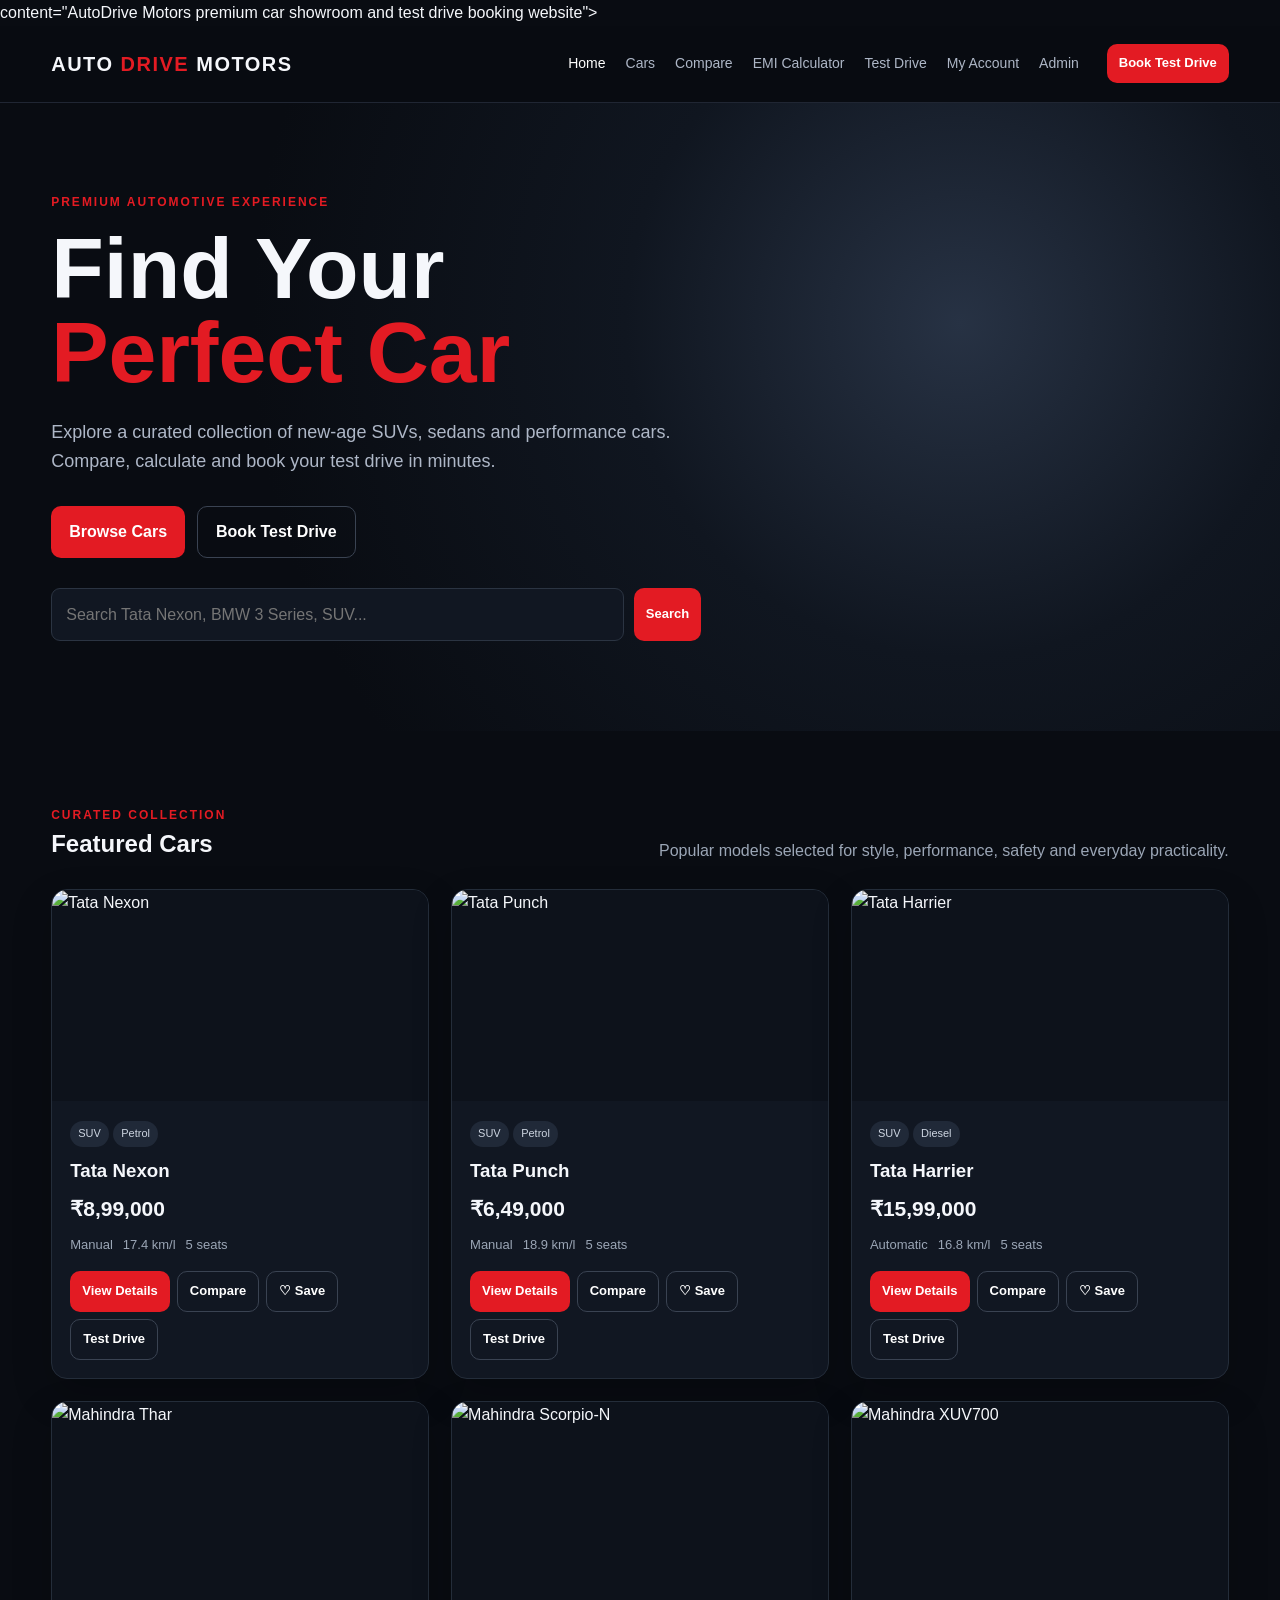
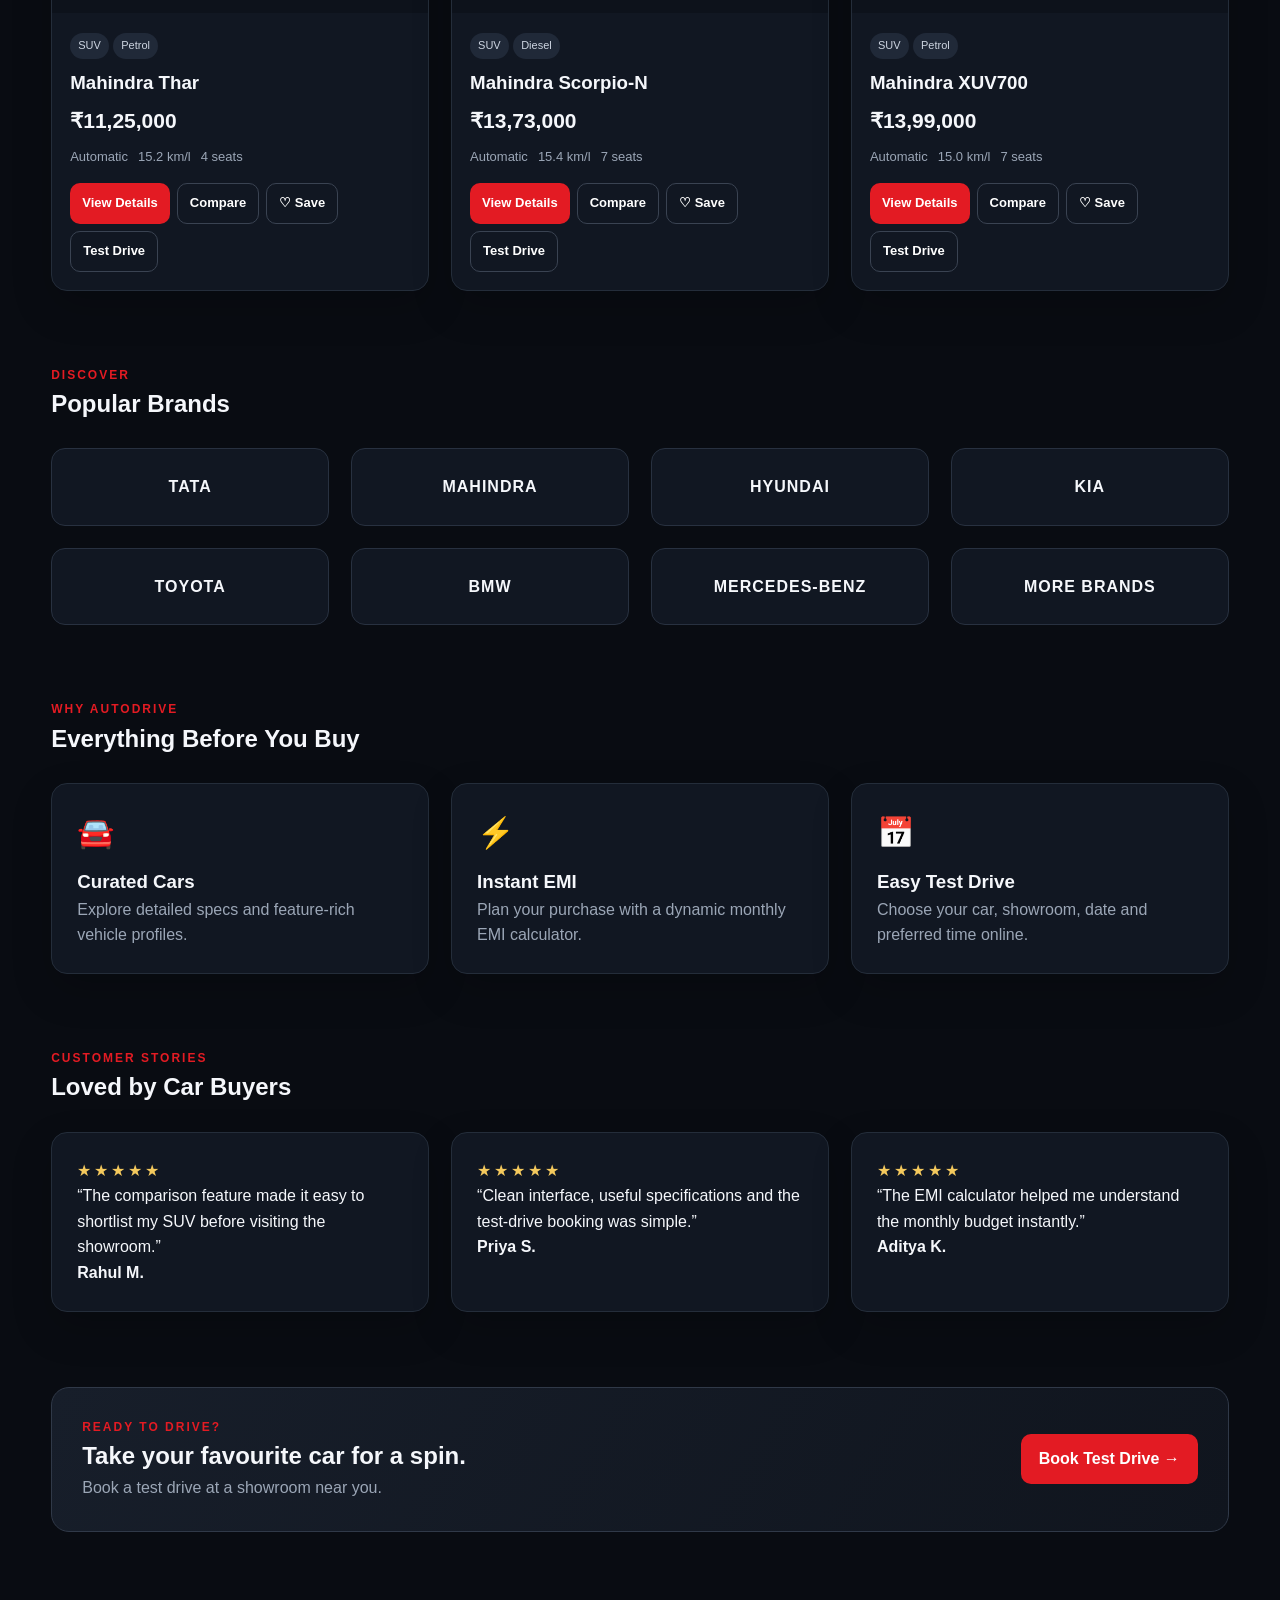
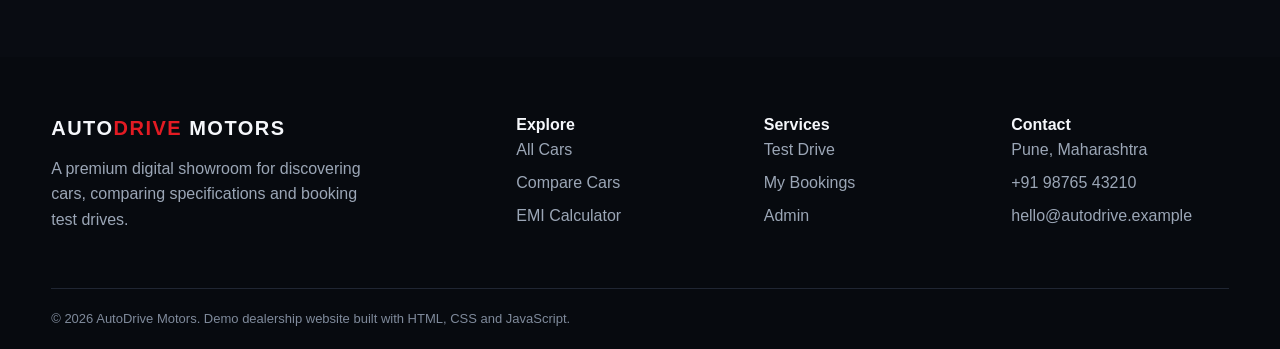
==== index.html @ 68988faf "Add files via upload" ====
<!doctype html>
<html lang="en">
    <head>
        <meta charset="utf-8">
        <meta name="viewport" content="width=device-width,initial-scale=1">
        <meta name="google-site-verification" content="kO9kthVSidd3mJYx90wxY3iQTijmKfs-zLB0JsRJnjY" /> content="AutoDrive Motors premium car showroom and test drive booking website">
        <title>Home | AutoDrive Motors</title>
        <link rel="stylesheet" href="style.css">
    </head>
    <body>
        <nav class="navbar">
            <div class="container nav-inner">
<a class="logo" href="index.html">AUTO
    <span>DRIVE</span> MOTORS</a>
<div class="nav-links">
    <a href="index.html">Home</a>
    <a href="cars.html">Cars</a>
    <a href="compare.html">Compare</a>
    <a href="emi.html">EMI Calculator</a>
    <a href="booking.html">Test Drive</a>
    <a href="profile.html">My Account</a>
    <a href="admin.html">Admin</a>
</div>
<div class="nav-actions">
    <a class="btn btn-small" href="booking.html">Book Test Drive</a>
    <button class="icon-btn menu-btn">☰</button></div>
</div></nav><main>
<section class="hero"><div class="container"><div class="hero-content"><div class="eyebrow">Premium Automotive Experience</div><h1>Find Your<br><span class="text-red">Perfect Car</span></h1><p>Explore a curated collection of new-age SUVs, sedans and performance cars. Compare, calculate and book your test drive in minutes.</p><div class="hero-actions"><a class="btn" href="cars.html">Browse Cars</a><a class="btn btn-outline" href="booking.html">Book Test Drive</a></div><div class="search-box"><input id="homeSearch" placeholder="Search Tata Nexon, BMW 3 Series, SUV..."><button class="btn btn-small">Search</button></div></div></div></section>
<section class="section"><div class="container"><div class="section-head"><div><div class="eyebrow">Curated Collection</div><h2>Featured Cars</h2></div><p>Popular models selected for style, performance, safety and everyday practicality.</p></div><div id="featuredCars" class="grid"></div></div></section>
<section class="section" style="padding-top:0"><div class="container"><div class="section-head"><div><div class="eyebrow">Discover</div><h2>Popular Brands</h2></div></div><div class="grid grid-4"><a class="brand-card" href="cars.html">TATA</a><a class="brand-card" href="cars.html">MAHINDRA</a><a class="brand-card" href="cars.html">HYUNDAI</a><a class="brand-card" href="cars.html">KIA</a><a class="brand-card" href="cars.html">TOYOTA</a><a class="brand-card" href="cars.html">BMW</a><a class="brand-card" href="cars.html">MERCEDES-BENZ</a><a class="brand-card" href="cars.html">MORE BRANDS</a></div></div></section>
<section class="section" style="padding-top:0"><div class="container"><div class="section-head"><div><div class="eyebrow">Why AutoDrive</div><h2>Everything Before You Buy</h2></div></div><div class="grid"><div class="feature"><div class="feature-icon">🚘</div><h3>Curated Cars</h3><p class="muted">Explore detailed specs and feature-rich vehicle profiles.</p></div><div class="feature"><div class="feature-icon">⚡</div><h3>Instant EMI</h3><p class="muted">Plan your purchase with a dynamic monthly EMI calculator.</p></div><div class="feature"><div class="feature-icon">📅</div><h3>Easy Test Drive</h3><p class="muted">Choose your car, showroom, date and preferred time online.</p></div></div></div></section>
<section class="section" style="padding-top:0"><div class="container"><div class="section-head"><div><div class="eyebrow">Customer Stories</div><h2>Loved by Car Buyers</h2></div></div><div class="grid"><div class="review"><div class="stars">★★★★★</div><p>“The comparison feature made it easy to shortlist my SUV before visiting the showroom.”</p><b>Rahul M.</b></div><div class="review"><div class="stars">★★★★★</div><p>“Clean interface, useful specifications and the test-drive booking was simple.”</p><b>Priya S.</b></div><div class="review"><div class="stars">★★★★★</div><p>“The EMI calculator helped me understand the monthly budget instantly.”</p><b>Aditya K.</b></div></div></div></section>
<section class="section" style="padding-top:0"><div class="container"><div class="cta"><div><div class="eyebrow">Ready to Drive?</div><h2>Take your favourite car for a spin.</h2><p class="muted">Book a test drive at a showroom near you.</p></div><a class="btn" href="booking.html">Book Test Drive →</a></div></div></section>
</main><footer><div class="container"><div class="footer-grid">
<div><a class="logo" href="index.html">AUTO<span>DRIVE</span> MOTORS</a><p class="muted" style="margin-top:12px;max-width:330px">A premium digital showroom for discovering cars, comparing specifications and booking test drives.</p></div>
<div><h4>Explore</h4><div class="footer-links"><a href="cars.html">All Cars</a><a href="compare.html">Compare Cars</a><a href="emi.html">EMI Calculator</a></div></div>
<div><h4>Services</h4><div class="footer-links"><a href="booking.html">Test Drive</a><a href="profile.html">My Bookings</a><a href="admin.html">Admin</a></div></div>
<div><h4>Contact</h4><div class="footer-links"><span>Pune, Maharashtra</span><span>+91 98765 43210</span><span>hello@autodrive.example</span></div></div>
</div><div class="copyright">© 2026 AutoDrive Motors. Demo dealership website built with HTML, CSS and JavaScript.</div></div></footer><script src="script.js"></script></body></html>
---- style.css ----
*{box-sizing:border-box;margin:0;padding:0}html{scroll-behavior:smooth}body{font-family:Inter,Segoe UI,Arial,sans-serif;background:#090c12;color:#f5f7fb;line-height:1.6}a{color:inherit;text-decoration:none}button,input,select,textarea{font:inherit}.container{width:min(1180px,92%);margin:auto}.navbar{position:sticky;top:0;z-index:20;background:rgba(9,12,18,.94);backdrop-filter:blur(14px);border-bottom:1px solid #202633}.nav-inner{min-height:76px;display:flex;align-items:center;gap:28px}.logo{font-weight:900;letter-spacing:1.5px;font-size:20px;white-space:nowrap}.logo span,.text-red{color:#e31b23}.nav-links{display:flex;gap:20px;align-items:center;margin-left:auto}.nav-links a{color:#aeb7c7;font-size:14px}.nav-links a:hover,.nav-links a.active{color:#fff}.nav-actions{display:flex;gap:10px;align-items:center}.btn{display:inline-flex;justify-content:center;align-items:center;border:0;border-radius:10px;padding:12px 18px;background:#e31b23;color:#fff;font-weight:800;cursor:pointer;transition:.2s}.btn:hover{transform:translateY(-2px);filter:brightness(1.08)}.btn-outline{background:transparent;border:1px solid #3a4352}.btn-small{padding:9px 12px;font-size:13px}.icon-btn{background:transparent;color:#fff;border:1px solid #303846;border-radius:8px;padding:8px 11px;display:none}.hero{min-height:620px;display:flex;align-items:center;background:radial-gradient(circle at 75% 35%,#273244 0,#101620 32%,#090c12 68%);position:relative;overflow:hidden}.hero-content{max-width:720px;padding:90px 0}.eyebrow{text-transform:uppercase;letter-spacing:2px;font-size:12px;color:#e31b23;font-weight:900}.hero h1{font-size:clamp(48px,7vw,86px);line-height:.98;margin:14px 0 24px}.hero p{max-width:650px;color:#aeb7c7;font-size:18px}.hero-actions{display:flex;gap:12px;margin:30px 0}.search-box{display:flex;gap:10px;max-width:650px}.search-box input,.field,.input{width:100%;padding:13px 14px;background:#111722;border:1px solid #2b3442;color:#fff;border-radius:9px;outline:none}.search-box input:focus,.field:focus,.input:focus{border-color:#e31b23}.section{padding:75px 0}.section-head{display:flex;justify-content:space-between;gap:20px;align-items:end;margin-bottom:25px}.section-head p,.muted{color:#9ba6b6}.grid{display:grid;grid-template-columns:repeat(3,1fr);gap:22px}.grid-4{grid-template-columns:repeat(4,1fr)}.card,.feature,.review,.form-card,.auth-card,.confirm{background:#111722;border:1px solid #242d3a;border-radius:16px;overflow:hidden;box-shadow:0 16px 40px rgba(0,0,0,.18)}.car-img{width:100%;aspect-ratio:16/9;object-fit:cover;display:block;background:#0d121b}.card-body{padding:18px}.tag{display:inline-block;padding:4px 8px;border-radius:99px;background:#202938;color:#cdd5e1;font-size:11px}.price{font-size:21px;font-weight:900;margin:6px 0}.car-meta{display:flex;gap:10px;flex-wrap:wrap;color:#9ba6b6;font-size:13px;margin:10px 0 15px}.card-actions{display:flex;gap:7px;flex-wrap:wrap}.brand-card{padding:25px;background:#111722;border:1px solid #283140;border-radius:14px;text-align:center;font-weight:900;letter-spacing:1px;transition:.2s}.brand-card:hover{border-color:#e31b23;transform:translateY(-3px)}.feature,.review{padding:25px}.feature-icon{font-size:30px;margin-bottom:10px}.stars{color:#f4c95d;letter-spacing:3px}.cta{padding:30px;background:linear-gradient(120deg,#171e2a,#10151e);border:1px solid #303948;border-radius:18px;display:flex;justify-content:space-between;align-items:center;gap:20px}.page-hero{padding:70px 0 35px}.page-hero h1{font-size:48px;margin:8px 0}.filters{display:grid;grid-template-columns:2fr repeat(5,1fr);gap:10px;margin-bottom:16px}.range{width:100%;margin:8px 0 30px}.form-card{padding:28px}.form-grid{display:grid;grid-template-columns:repeat(2,1fr);gap:18px}.form-group{display:flex;flex-direction:column;gap:7px}.form-group.full{grid-column:1/-1}.form-group label{font-weight:700;font-size:14px}.auth{min-height:75vh;display:grid;place-items:center;padding:50px 20px}.auth-card{width:min(460px,100%);padding:32px}.detail-grid{display:grid;grid-template-columns:1.15fr .85fr;gap:40px;padding:30px 0 80px}.gallery-main{width:100%;border-radius:18px;border:1px solid #293241}.spec-grid{display:grid;grid-template-columns:repeat(2,1fr);gap:10px;margin:18px 0}.spec-item{padding:14px;background:#151c27;border:1px solid #293241;border-radius:10px}.spec-item small{display:block}.emi-result{display:grid;grid-template-columns:repeat(4,1fr);gap:14px;margin-top:24px}.metric{padding:20px;background:#151c27;border-radius:12px;border:1px solid #293241}.metric small{display:block;color:#9ba6b6}.metric strong{font-size:22px}.compare-wrap,.table-wrap{overflow:auto}.compare-table,.admin-table,.spec-table{width:100%;border-collapse:collapse}.compare-table th,.compare-table td,.admin-table th,.admin-table td,.spec-table th,.spec-table td{padding:15px;border-bottom:1px solid #293241;text-align:left;vertical-align:top}.compare-thumb{width:130px;height:75px;object-fit:cover;display:block;border-radius:8px;margin-bottom:8px}.empty{padding:35px;text-align:center;background:#111722;border:1px dashed #3a4352;border-radius:14px;color:#9ba6b6}.notice{position:fixed;right:20px;bottom:20px;z-index:100;padding:13px 18px;border-radius:10px;background:#e31b23;color:#fff;box-shadow:0 12px 30px #0008}.notice.error{background:#b91c1c}.admin-layout{display:grid;grid-template-columns:240px 1fr;min-height:70vh}.sidebar{padding:35px 20px;border-right:1px solid #242d3a;background:#0d1118}.side-link{display:block;padding:11px 12px;color:#9ba6b6;border-radius:8px}.side-link:hover,.side-link.active{background:#1a212d;color:#fff}.admin-main{padding:45px 30px}.stats{display:grid;grid-template-columns:repeat(4,1fr);gap:15px}.stat{padding:20px;background:#111722;border:1px solid #293241;border-radius:14px}.stat strong{font-size:30px;display:block}.footer-grid{display:grid;grid-template-columns:2fr 1fr 1fr 1fr;gap:30px;padding:55px 0}.footer-links{display:grid;gap:7px;color:#9ba6b6}.copyright{padding:20px 0;border-top:1px solid #202633;color:#7f8a9b;font-size:13px}footer{margin-top:50px;background:#070a0f}@media(max-width:900px){.nav-links{display:none;position:absolute;top:76px;left:0;right:0;background:#0b0f16;padding:20px;flex-direction:column}.nav-links.open{display:flex}.icon-btn{display:block}.grid,.grid-4{grid-template-columns:repeat(2,1fr)}.filters{grid-template-columns:repeat(2,1fr)}.detail-grid,.admin-layout{grid-template-columns:1fr}.sidebar{border-right:0;border-bottom:1px solid #242d3a}.stats{grid-template-columns:repeat(2,1fr)}.footer-grid{grid-template-columns:repeat(2,1fr)}}@media(max-width:600px){.nav-inner{gap:12px}.nav-actions .btn{display:none}.hero{min-height:560px}.hero-content{padding:65px 0}.hero h1{font-size:52px}.section-head,.cta{display:block}.cta .btn{margin-top:18px}.grid,.grid-4,.form-grid,.emi-result,.stats{grid-template-columns:1fr}.filters{grid-template-columns:1fr}.page-hero h1{font-size:38px}.detail-grid{padding-top:10px}.footer-grid{grid-template-columns:1fr}.card-actions .btn{flex:1}.search-box{flex-direction:column}}
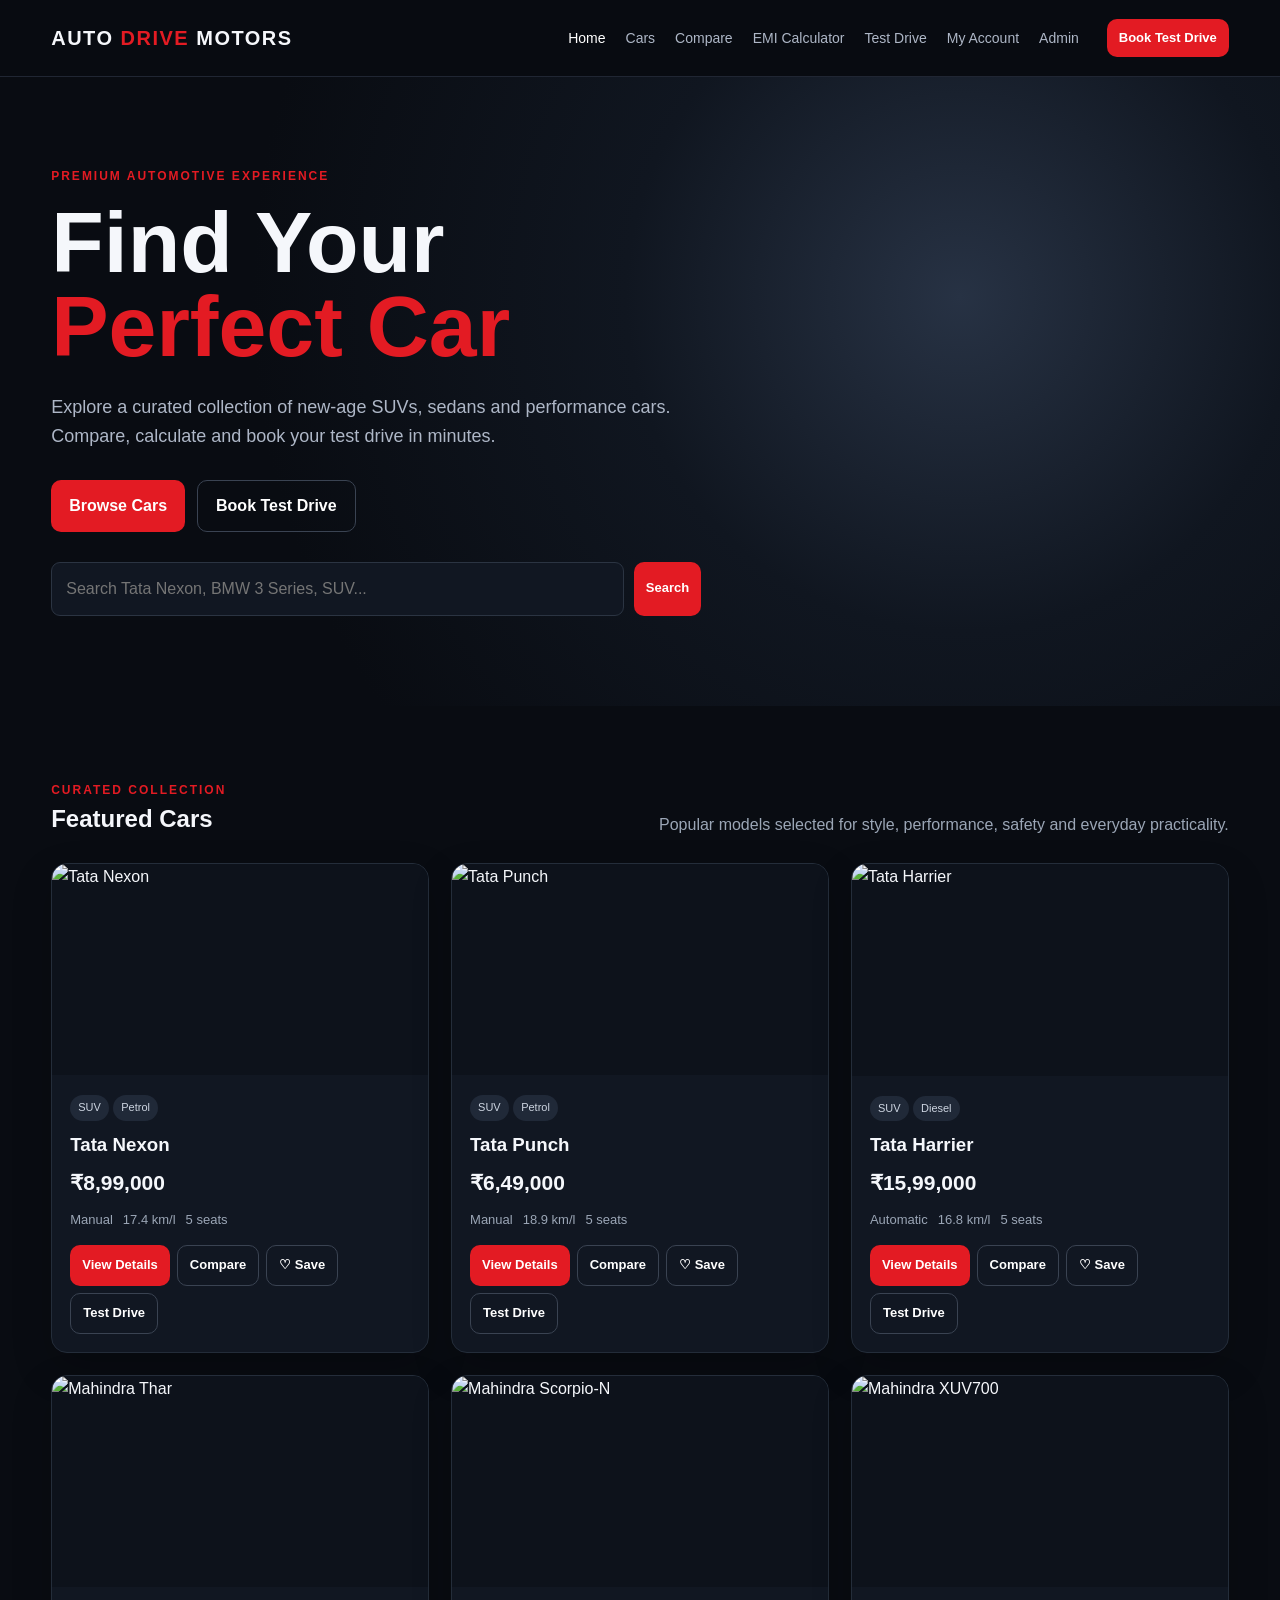
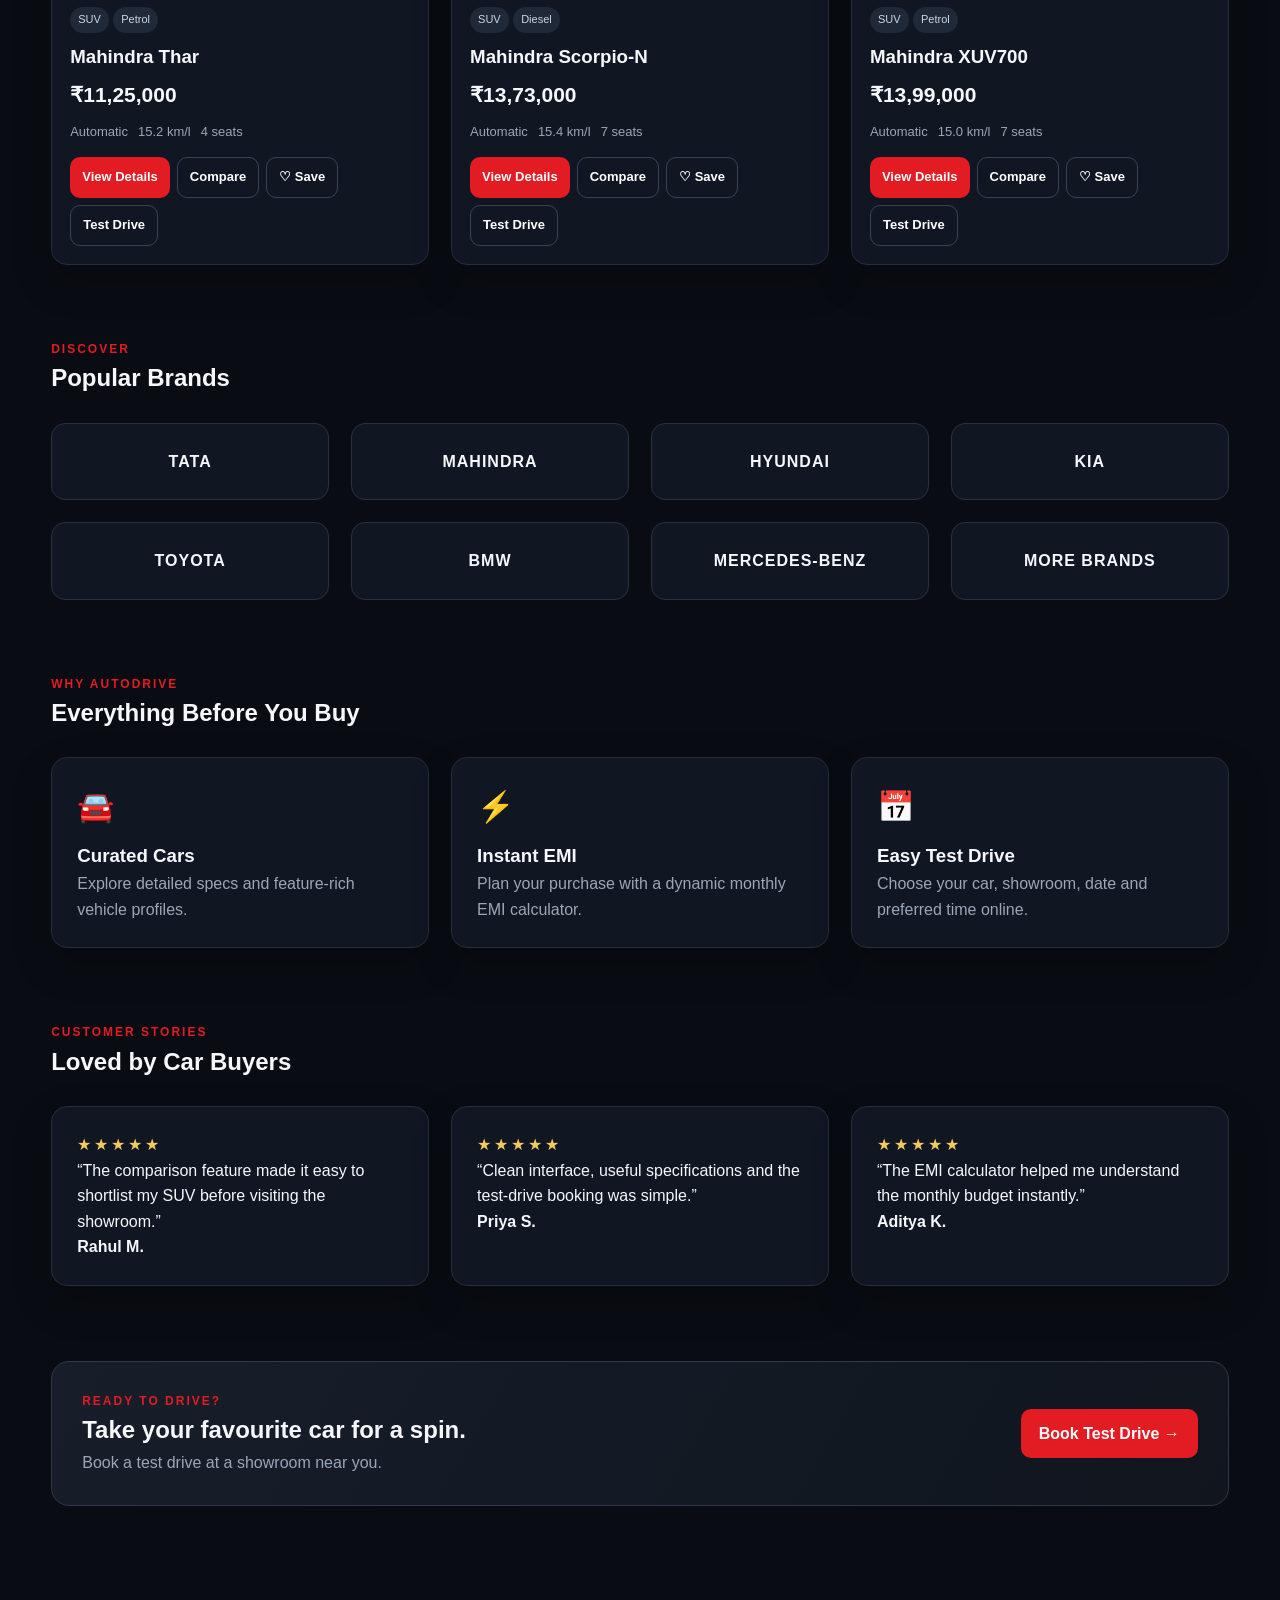
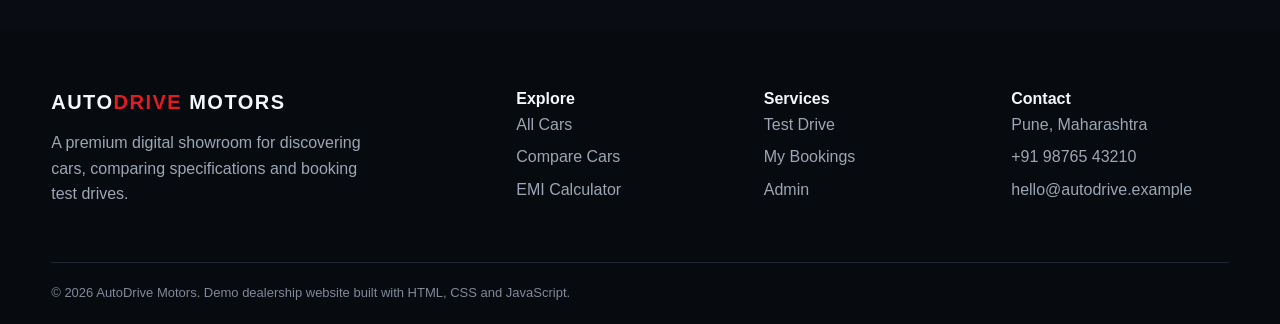
==== commit 8e70fc18: "Update index.html" ====
--- a/index.html
+++ b/index.html
@@ -3,7 +3,7 @@
     <head>
         <meta charset="utf-8">
         <meta name="viewport" content="width=device-width,initial-scale=1">
-        <meta name="google-site-verification" content="kO9kthVSidd3mJYx90wxY3iQTijmKfs-zLB0JsRJnjY" /> content="AutoDrive Motors premium car showroom and test drive booking website">
+        <meta name="google-site-verification" content="kO9kthVSidd3mJYx90wxY3iQTijmKfs-zLB0JsRJnjY" />
         <title>Home | AutoDrive Motors</title>
         <link rel="stylesheet" href="style.css">
     </head>
@@ -36,4 +36,4 @@
 <div><h4>Explore</h4><div class="footer-links"><a href="cars.html">All Cars</a><a href="compare.html">Compare Cars</a><a href="emi.html">EMI Calculator</a></div></div>
 <div><h4>Services</h4><div class="footer-links"><a href="booking.html">Test Drive</a><a href="profile.html">My Bookings</a><a href="admin.html">Admin</a></div></div>
 <div><h4>Contact</h4><div class="footer-links"><span>Pune, Maharashtra</span><span>+91 98765 43210</span><span>hello@autodrive.example</span></div></div>
-</div><div class="copyright">© 2026 AutoDrive Motors. Demo dealership website built with HTML, CSS and JavaScript.</div></div></footer><script src="script.js"></script></body></html>+</div><div class="copyright">© 2026 AutoDrive Motors. Demo dealership website built with HTML, CSS and JavaScript.</div></div></footer><script src="script.js"></script></body></html>
